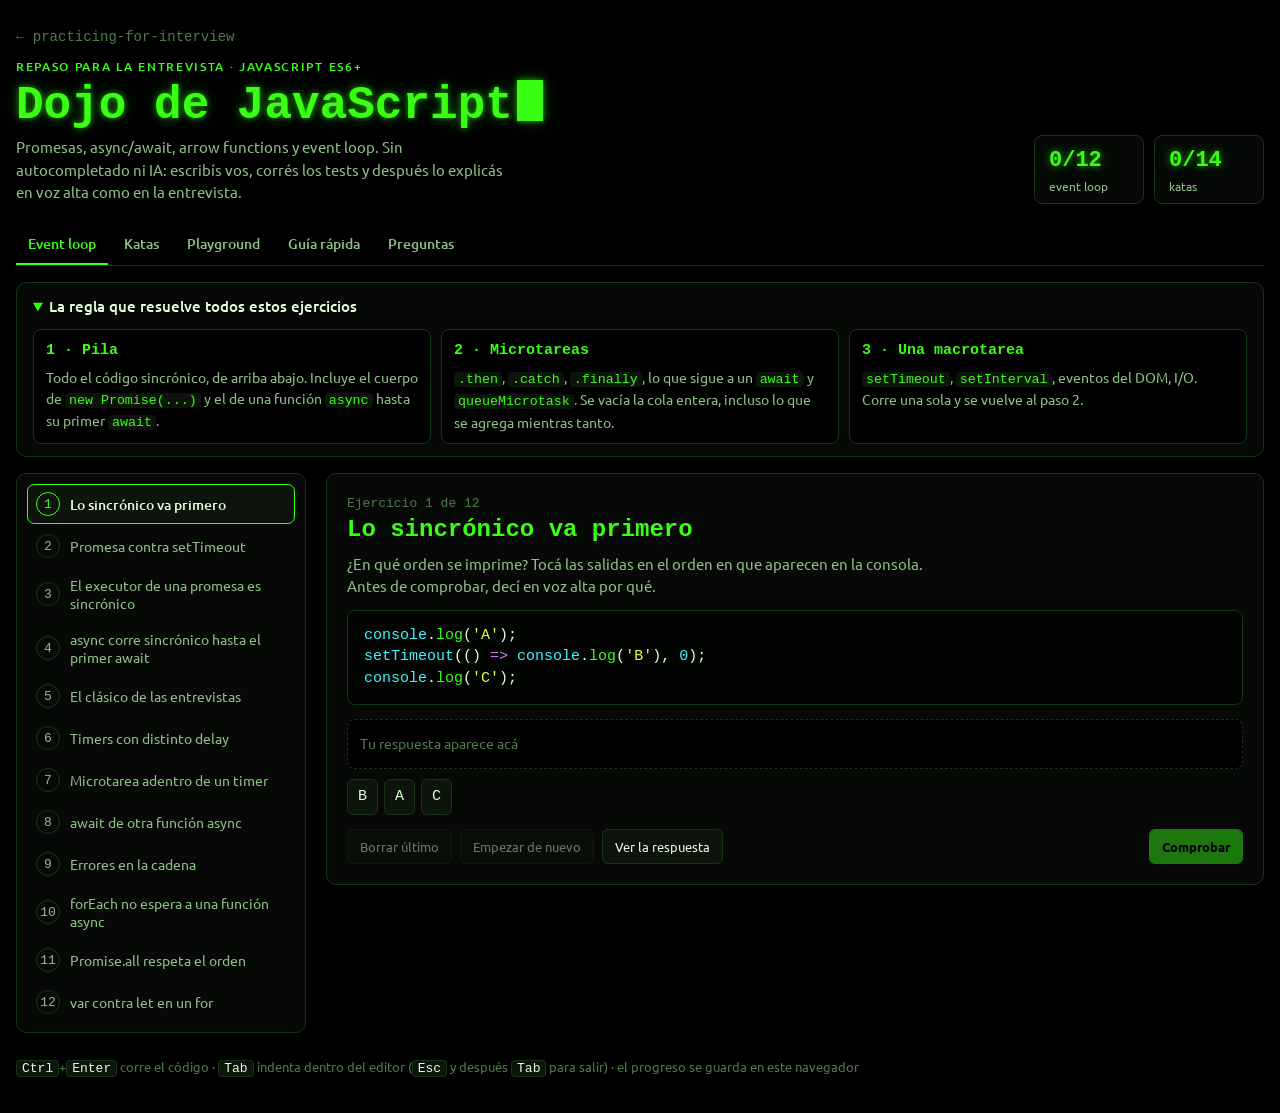
==== javascript/index.html @ db4d909e "feat(js): preguntas típicas de entrevista sobre asincronía y lenguaje" ====
<!doctype html>
<html lang="es">
<head>
  <meta charset="utf-8">
  <meta name="viewport" content="width=device-width, initial-scale=1, viewport-fit=cover">
  <title>Dojo de JavaScript</title>
  <meta name="description" content="Ejercicios de event loop, katas con tests y guía rápida para repasar JavaScript ES6+: promesas, async/await y arrow functions.">
  <meta name="theme-color" content="#000000">
  <link rel="icon" href="../assets/favicon.svg" type="image/svg+xml">
  <link rel="preconnect" href="https://fonts.googleapis.com">
  <link rel="preconnect" href="https://fonts.gstatic.com" crossorigin>
  <link rel="stylesheet" href="https://fonts.googleapis.com/css2?family=Ubuntu:wght@400;500;700&family=Ubuntu+Mono:wght@400;700&display=swap">
  <link rel="stylesheet" href="css/styles.css">
</head>
<body>
<div class="wrap">
  <header class="top">
    <div>
      <a class="back" href="../">← practicing-for-interview</a>
      <p class="eyebrow">Repaso para la entrevista · JavaScript ES6+</p>
      <h1>Dojo de JavaScript<span class="cur" aria-hidden="true"></span></h1>
      <p class="lede">Promesas, async/await, arrow functions y event loop. Sin autocompletado ni IA: escribís vos, corrés los tests y después lo explicás en voz alta como en la entrevista.</p>
    </div>
    <div class="stats">
      <div><strong id="st-loop">0/0</strong><span>event loop</span></div>
      <div><strong id="st-kata">0/0</strong><span>katas</span></div>
    </div>
  </header>

  <nav class="tabs" role="tablist" aria-label="Secciones">
    <button type="button" role="tab" data-tab="loop" aria-selected="true">Event loop</button>
    <button type="button" role="tab" data-tab="kata" aria-selected="false">Katas</button>
    <button type="button" role="tab" data-tab="play" aria-selected="false">Playground</button>
    <button type="button" role="tab" data-tab="guia" aria-selected="false">Guía rápida</button>
    <button type="button" role="tab" data-tab="pre" aria-selected="false">Preguntas</button>
  </nav>

  <main>
    <section id="tab-loop" class="pane" aria-label="Event loop">
      <details class="rule" open>
        <summary>La regla que resuelve todos estos ejercicios</summary>
        <div class="flow">
          <div class="q"><b>1 · Pila</b><span>Todo el código sincrónico, de arriba abajo. Incluye el cuerpo de <code>new Promise(...)</code> y el de una función <code>async</code> hasta su primer <code>await</code>.</span></div>
          <div class="q"><b>2 · Microtareas</b><span><code>.then</code>, <code>.catch</code>, <code>.finally</code>, lo que sigue a un <code>await</code> y <code>queueMicrotask</code>. Se vacía la cola entera, incluso lo que se agrega mientras tanto.</span></div>
          <div class="q"><b>3 · Una macrotarea</b><span><code>setTimeout</code>, <code>setInterval</code>, eventos del DOM, I/O. Corre una sola y se vuelve al paso 2.</span></div>
        </div>
      </details>
      <div class="lay">
        <ol class="list" id="loop-list" aria-label="Ejercicios de event loop"></ol>
        <article class="card" id="loop-main" aria-live="polite"></article>
      </div>
    </section>

    <section id="tab-kata" class="pane" aria-label="Katas" hidden>
      <div class="lay">
        <ol class="list" id="kata-list" aria-label="Katas"></ol>
        <article class="card" id="kata-main"></article>
      </div>
    </section>

    <section id="tab-play" class="pane" aria-label="Playground" hidden></section>

    <section id="tab-guia" class="pane cheat" aria-label="Guía rápida" hidden>
      <article>
        <h3>Variables</h3>
<pre data-hl>
const PI = 3.14;   // no se reasigna (usala por defecto)
let total = 0;     // se puede reasignar
total += 10;
// var: scope de función y hoisting. No se usa más.
</pre>
        <p><code>const</code> no hace inmutable al objeto: <code>const u = {}; u.nombre = 'Leo'</code> es válido. Lo que no podés es reasignar <code>u</code>.</p>
      </article>

      <article>
        <h3>Arrow functions</h3>
<pre data-hl>
const doble = (n) => n * 2;            // return implícito
const sumar = (a, b) => {              // con llaves: return explícito
  return a + b;
};
const crear = (nombre) => ({ nombre }); // objeto: entre paréntesis
</pre>
        <p>No tienen <code>this</code> propio ni <code>arguments</code>, y no se usan con <code>new</code>.</p>
      </article>

      <article>
        <h3>Strings, defaults, rest y spread</h3>
<pre data-hl>
const saludo = `Hola, ${nombre}!`;        // template literal
const f = (nombre = 'invitado') => nombre; // parámetro por defecto
const sumarTodo = (...nums) => nums.reduce((a, n) => a + n, 0); // rest
const copia = [...lista, 4];              // spread de array
const nuevo = { ...usuario, edad: 31 };   // spread de objeto
</pre>
      </article>

      <article>
        <h3>Destructuring</h3>
<pre data-hl>
const { nombre, edad = 0 } = usuario;     // con valor por defecto
const { address: { city } } = usuario;    // anidado
const [primero, , tercero] = lista;       // saltea el segundo
const [valor, setValor] = useState(0);    // así se usa en React
const presentar = ({ nombre }) => nombre; // en parámetros
</pre>
      </article>

      <article>
        <h3>Arrays</h3>
<pre data-hl>
lista.map((x) => x * 2);          // transforma: array nuevo
lista.filter((x) => x > 0);       // filtra: array nuevo
lista.reduce((acc, x) => acc + x, 0); // acumula en un valor
lista.find((x) => x.id === 3);    // el primero o undefined
lista.some((x) => x.activo);      // ¿alguno cumple?
lista.every((x) => x.activo);     // ¿todos cumplen?
lista.includes(3);                // ¿está?
</pre>
        <p>Ninguno de estos modifica el array original. <code>sort</code>, <code>push</code> y <code>splice</code> sí lo modifican.</p>
      </article>

      <article>
        <h3>Objetos</h3>
<pre data-hl>
const u = { nombre, edad };          // shorthand
u?.direccion?.ciudad;                // optional chaining: undefined si falta
const limite = config.limite ?? 10;  // ?? solo reemplaza null/undefined
Object.keys(u);    // [ 'nombre', 'edad' ]
Object.entries(u); // [ [ 'nombre', 'Leo' ], [ 'edad', 30 ] ]
</pre>
        <p><code>??</code> contra <code>||</code>: con <code>0</code> o <code>''</code>, <code>||</code> usa el valor por defecto y <code>??</code> no.</p>
      </article>

      <article>
        <h3>Promesas</h3>
<pre data-hl>
const p = new Promise((resolve, reject) => {
  // el executor corre en el acto
  ok ? resolve(valor) : reject(new Error('falló'));
});

p.then((v) => console.log(v))
  .catch((e) => console.error(e.message))
  .finally(() => console.log('siempre'));
</pre>
        <p>Estados: pendiente → cumplida o rechazada. Una vez asentada, no cambia más.</p>
      </article>

      <article>
        <h3>Combinar promesas</h3>
<pre data-hl>
await Promise.all([a, b]);        // todas, o falla con la primera que rechace
await Promise.allSettled([a, b]); // todas, con { status, value | reason }
await Promise.race([a, b]);       // la primera que se asiente
await Promise.any([a, b]);        // la primera que se cumpla
</pre>
      </article>

      <article>
        <h3>async / await</h3>
<pre data-hl>
async function cargar(id) {
  try {
    const usuario = await api.getUser(id); // pausa esta función, no el programa
    return usuario.name;                   // resuelve la promesa
  } catch (error) {
    throw new Error('No se pudo cargar');  // rechaza la promesa
  }
}

// Secuencial (uno espera al otro) contra paralelo
const a = await pedir(1); const b = await pedir(2);
const [c, d] = await Promise.all([pedir(1), pedir(2)]);
</pre>
      </article>

      <article>
        <h3>fetch</h3>
<pre data-hl>
const res = await fetch('/api/turnos', {
  method: 'POST',
  headers: { 'Content-Type': 'application/json' },
  body: JSON.stringify({ fecha: '2026-09-28' })
});
if (!res.ok) throw new Error('HTTP ' + res.status); // 404 y 500 no rechazan
const data = await res.json();
</pre>
      </article>

      <article>
        <h3>Módulos</h3>
<pre data-hl>
// api.js
export const getTurnos = () => fetch('/api/turnos');
export default function App() {}

// main.js
import App, { getTurnos } from './api.js';
</pre>
        <p>ES modules (<code>import</code>/<code>export</code>) son el estándar. En Node viejo vas a ver CommonJS: <code>require</code> y <code>module.exports</code>.</p>
      </article>

      <article>
        <h3>Event loop en una línea</h3>
<pre data-hl>
// 1. código sincrónico (incluye executor de Promise y async hasta el await)
// 2. todas las microtareas (then, catch, finally, await)
// 3. una macrotarea (setTimeout, eventos) y vuelta al 2
</pre>
        <p>JavaScript tiene un solo hilo: lo asincrónico no corre "en paralelo", se encola y espera su turno.</p>
      </article>
    </section>

    <section id="tab-pre" class="pane qa" aria-label="Preguntas" hidden>
      <h3>Asincronía</h3>
      <details><summary>¿Qué es una promesa?</summary><p>Un objeto que representa un valor que todavía no está: el resultado de una operación asincrónica. Tiene tres estados: pendiente, cumplida (<code>fulfilled</code>) o rechazada (<code>rejected</code>). Una vez que se asienta, no cambia más. Con <code>.then</code> recibo el valor, con <code>.catch</code> el error y <code>.finally</code> corre siempre.</p></details>
      <details><summary>¿Por qué existen las promesas si ya había callbacks?</summary><p>Con callbacks, cada paso asincrónico anidaba otro nivel (el "callback hell") y el manejo de errores se repetía en cada uno. Las promesas se encadenan de forma plana, un solo <code>.catch</code> atrapa errores de toda la cadena, y se pueden combinar con <code>Promise.all</code>.</p></details>
      <details><summary>¿Qué hacen async y await?</summary><p><code>async</code> hace que una función siempre devuelva una promesa. <code>await</code> pausa esa función hasta que la promesa se asienta y devuelve su valor; si se rechaza, tira el error en esa línea y lo atrapo con <code>try/catch</code>. Es azúcar sintáctica sobre promesas: se lee como código sincrónico.</p></details>
      <details><summary>¿await bloquea el programa?</summary><p>No. Pausa solamente la función <code>async</code> donde está. El resto del programa sigue: el event loop atiende otros eventos, timers y respuestas mientras tanto. Por eso la interfaz no se congela.</p></details>
      <details><summary>¿Qué es el event loop?</summary><p>JavaScript corre en un solo hilo con una pila de llamadas. Las operaciones asincrónicas (timers, red, eventos) las resuelve el entorno (navegador o Node) y, cuando terminan, encolan su callback. El event loop espera a que la pila esté vacía, vacía la cola de microtareas y después toma una macrotarea, en ciclo.</p></details>
      <details><summary>¿Microtareas contra macrotareas?</summary><p>Microtareas: <code>.then</code>, <code>.catch</code>, <code>.finally</code>, lo que sigue a un <code>await</code> y <code>queueMicrotask</code>. Macrotareas: <code>setTimeout</code>, <code>setInterval</code>, eventos del DOM, I/O. Después de cada macrotarea se vacían todas las microtareas; por eso una promesa resuelta siempre sale antes que un <code>setTimeout(fn, 0)</code>.</p></details>
      <details><summary>¿Promise.all, allSettled, race o any?</summary><p><code>all</code>: espera todas y falla con la primera que rechace. <code>allSettled</code>: espera todas y te da el estado de cada una, sin fallar. <code>race</code>: se queda con la primera que se asiente, bien o mal (sirve para timeouts). <code>any</code>: la primera que se cumpla; falla solo si fallan todas.</p></details>
      <details><summary>¿Cómo hacés pedidos en paralelo y cuándo en serie?</summary><p>En paralelo: <code>await Promise.all(ids.map(id =&gt; api.get(id)))</code>, tarda lo que el más lento. En serie: <code>for...of</code> con <code>await</code> adentro, solo cuando un pedido depende del resultado del anterior. <code>forEach</code> con una función <code>async</code> no espera a nadie.</p></details>
      <details><summary>¿Por qué fetch no falla con un 404 o un 500?</summary><p>Porque para <code>fetch</code> el pedido salió bien: hubo respuesta. Solo rechaza por errores de red (sin conexión, DNS, CORS). Hay que revisar <code>res.ok</code> (status 200 a 299) y tirar el error a mano: <code>if (!res.ok) throw new Error('HTTP ' + res.status)</code>.</p></details>

      <h3>Lenguaje</h3>
      <details><summary>¿var, let o const?</summary><p><code>const</code> por defecto, <code>let</code> si la variable se reasigna, <code>var</code> nunca. <code>var</code> tiene scope de función y se "eleva" (hoisting) con valor <code>undefined</code>. <code>let</code> y <code>const</code> tienen scope de bloque y, antes de su declaración, están en la "zona muerta temporal": usarlas tira <code>ReferenceError</code>.</p></details>
      <details><summary>¿Arrow function contra function?</summary><p>La arrow es más corta, tiene return implícito y, sobre todo, no tiene <code>this</code> propio: usa el del lugar donde se escribió. Tampoco tiene <code>arguments</code> ni se puede usar con <code>new</code>. Para métodos de objeto que usan <code>this</code>, conviene la sintaxis de método o <code>function</code>.</p></details>
      <details><summary>¿Qué es un closure?</summary><p>Una función que recuerda las variables del scope donde se creó, aunque ese scope ya haya terminado. Sirve para datos privados (un contador que nadie puede tocar desde afuera) y es la base de cómo los hooks de React recuerdan valores entre renders.</p>
<pre data-hl>
function crearContador() {
  let cuenta = 0;
  return () => ++cuenta;
}
</pre></details>
      <details><summary>¿== contra ===?</summary><p><code>===</code> compara valor y tipo, sin conversiones. <code>==</code> convierte tipos antes de comparar (<code>'1' == 1</code> es <code>true</code>). Uso siempre <code>===</code>; la única excepción aceptada es <code>x == null</code> para cubrir <code>null</code> y <code>undefined</code> juntos.</p></details>
      <details><summary>¿null contra undefined?</summary><p><code>undefined</code>: algo que no se asignó (variable sin valor, propiedad que no existe, función sin <code>return</code>). <code>null</code>: "vacío" puesto a propósito por el programador. <code>??</code> y <code>?.</code> tratan a los dos igual.</p></details>
      <details><summary>¿map contra forEach?</summary><p><code>map</code> devuelve un array nuevo con cada elemento transformado. <code>forEach</code> no devuelve nada; es para efectos (loguear, guardar). Si no vas a usar el array resultante, <code>forEach</code>; si sí, <code>map</code>. En React se usa <code>map</code> para renderizar listas.</p></details>
      <details><summary>¿Copia superficial contra copia profunda?</summary><p><code>{ ...obj }</code> y <code>[...arr]</code> copian solo el primer nivel: los objetos anidados siguen siendo compartidos. Para una copia profunda: <code>structuredClone(obj)</code>. Es clave en React: el estado no se muta, se reemplaza por una copia nueva.</p></details>
      <details><summary>¿Qué es JSON y cómo se usa?</summary><p>Un formato de texto para intercambiar datos, basado en la sintaxis de objetos de JavaScript pero más estricto: claves con comillas dobles, sin funciones, sin <code>undefined</code>, sin comas finales. <code>JSON.stringify(obj)</code> pasa de objeto a texto y <code>JSON.parse(texto)</code> de texto a objeto.</p></details>
      <details><summary>¿Qué trajo ES6 (ES2015)?</summary><p><code>let</code>/<code>const</code>, arrow functions, template literals, destructuring, parámetros por defecto, rest/spread, clases, módulos (<code>import</code>/<code>export</code>), promesas, <code>Map</code>/<code>Set</code>. Después llegaron <code>async/await</code> (ES2017), <code>?.</code> y <code>??</code> (ES2020).</p></details>
    </section>
  </main>

  <footer><kbd>Ctrl</kbd>+<kbd>Enter</kbd> corre el código · <kbd>Tab</kbd> indenta dentro del editor (<kbd>Esc</kbd> y después <kbd>Tab</kbd> para salir) · el progreso se guarda en este navegador</footer>
</div>

<script src="js/state.js" defer></script>
<script src="js/highlight.js" defer></script>
<script src="js/runner.js" defer></script>
<script src="js/editor.js" defer></script>
<script src="js/loop.js" defer></script>
<script src="js/katas.js" defer></script>
<script src="js/play.js" defer></script>
<script src="js/main.js" defer></script>
</body>
</html>
---- javascript/css/styles.css ----
/* ==========================================================
   Dojo de JavaScript · mismo tema negro + verde flúor que el de Linux
   ========================================================== */
:root {
  color-scheme: dark;
  --bg: #000000;
  --panel: #060906;
  --panel2: #0c140c;
  --line: #163516;
  --term: #020402;
  --text: #e4ffdc;
  --muted: #8fbf88;
  --faint: #4f7a4a;
  --neon: #39ff14;
  --neon-dim: #39ff1426;
  --neon-glow: 0 0 6px #39ff1499, 0 0 18px #39ff1440;
  --cyan: #3df5ff;
  --red: #ff3b5c;
  --red-dim: #ff3b5c1f;
  --yellow: #e8ff3a;
  --magenta: #d77bff;
  --mono: "Ubuntu Mono", ui-monospace, "SFMono-Regular", Menlo, Consolas, monospace;
  --sans: "Ubuntu", system-ui, -apple-system, "Segoe UI", Roboto, sans-serif;
}

* { box-sizing: border-box; }
html, body { margin: 0; background: var(--bg); }
body {
  color: var(--text);
  font-family: var(--sans);
  font-size: 15px;
  line-height: 1.5;
  -webkit-text-size-adjust: 100%;
}
::selection { background: var(--neon); color: #000; }

.wrap {
  max-width: 1280px;
  margin: 0 auto;
  padding-inline: 16px;
  padding-block: calc(env(safe-area-inset-top, 0px) + 24px) calc(env(safe-area-inset-bottom, 0px) + 40px);
}

/* ---------- header ---------- */
.top { display: flex; flex-wrap: wrap; gap: 16px; align-items: flex-end; justify-content: space-between; margin-bottom: 20px; }
.back { display: inline-block; margin-bottom: 10px; color: var(--faint); font-family: var(--mono); font-size: 14px; text-decoration: none; }
.back:hover { color: var(--neon); }
.eyebrow { margin: 0; color: var(--neon); font-size: 12px; letter-spacing: .14em; text-transform: uppercase; font-weight: 500; }
h1 {
  margin: 4px 0 6px;
  font-family: var(--mono);
  font-weight: 700;
  font-size: clamp(30px, 5vw, 46px);
  line-height: 1.05;
  color: var(--neon);
  text-shadow: var(--neon-glow);
  text-wrap: balance;
}
h1 .cur { display: inline-block; width: .55em; height: .9em; background: var(--neon); box-shadow: var(--neon-glow); vertical-align: -.08em; margin-left: .1em; animation: blink 1.1s steps(1) infinite; }
@keyframes blink { 50% { opacity: 0; } }
.lede { margin: 0; color: var(--muted); max-width: 62ch; }

.stats { display: flex; gap: 10px; }
.stats div { display: flex; flex-direction: column; min-width: 110px; padding: 8px 14px; background: var(--panel); border: 1px solid var(--line); border-radius: 8px; }
.stats strong { font-family: var(--mono); font-size: 22px; color: var(--neon); text-shadow: var(--neon-glow); font-variant-numeric: tabular-nums; }
.stats span { color: var(--muted); font-size: 12px; }

/* ---------- botones ---------- */
button {
  font-family: inherit; font-size: 13px; cursor: pointer;
  color: var(--text); background: var(--panel2);
  border: 1px solid var(--line); border-radius: 6px; padding: 8px 12px;
  transition: border-color .15s, color .15s, box-shadow .15s;
}
button:hover { border-color: var(--neon); color: var(--neon); }
button:disabled { opacity: .45; cursor: not-allowed; }
button:disabled:hover { border-color: var(--line); color: var(--text); }
button.primary { background: var(--neon); border-color: var(--neon); color: #000; font-weight: 700; }
button.primary:hover { color: #000; box-shadow: var(--neon-glow); }
button.primary:disabled:hover { border-color: var(--neon); color: #000; box-shadow: none; }
button:focus-visible, textarea:focus-visible, a:focus-visible, summary:focus-visible { outline: 2px solid var(--neon); outline-offset: 2px; }

/* ---------- pestañas ---------- */
.tabs { display: flex; gap: 4px; margin-bottom: 16px; border-bottom: 1px solid var(--line); overflow-x: auto; scrollbar-width: none; }
.tabs button { flex: none; background: transparent; border: 0; border-bottom: 2px solid transparent; border-radius: 0; padding: 10px 12px; color: var(--muted); font-size: 14px; font-weight: 500; }
.tabs button[aria-selected="true"] { color: var(--neon); border-bottom-color: var(--neon); }
.pane[hidden] { display: none; }

/* ---------- regla del event loop ---------- */
.rule { margin-bottom: 16px; padding: 12px 16px; background: var(--panel); border: 1px solid var(--line); border-radius: 10px; }
.rule summary { cursor: pointer; font-weight: 500; }
.rule summary::marker { color: var(--neon); }
.flow { display: grid; grid-template-columns: repeat(3, minmax(0, 1fr)); gap: 10px; margin-top: 12px; }
.q { display: flex; flex-direction: column; gap: 4px; padding: 10px 12px; background: #000; border: 1px solid var(--line); border-radius: 8px; color: var(--muted); font-size: 14px; }
.q b { color: var(--neon); font-family: var(--mono); font-size: 15px; }

/* ---------- lista lateral + tarjeta ---------- */
.lay { display: grid; grid-template-columns: 290px minmax(0, 1fr); gap: 20px; align-items: start; }
.list { position: sticky; top: calc(env(safe-area-inset-top, 0px) + 12px); list-style: none; margin: 0; padding: 10px; display: flex; flex-direction: column; gap: 2px; background: var(--panel); border: 1px solid var(--line); border-radius: 10px; }
.list button { display: flex; align-items: center; gap: 10px; width: 100%; text-align: left; background: transparent; border: 1px solid transparent; padding: 7px 8px; border-radius: 7px; color: var(--muted); font-size: 14px; }
.list button:hover { background: var(--panel2); color: var(--text); }
.list .n { flex: none; width: 24px; height: 24px; border-radius: 50%; display: grid; place-items: center; font-family: var(--mono); font-size: 13px; border: 1px solid var(--line); font-variant-numeric: tabular-nums; }
.list .done .n { background: var(--neon); border-color: var(--neon); color: #000; font-weight: 700; }
.list .cur button { background: var(--panel2); border-color: var(--neon); color: var(--text); font-weight: 500; }
.list .cur .n { border-color: var(--neon); color: var(--neon); }
.list .done.cur .n { color: #000; }

.card { min-width: 0; padding: 20px; background: var(--panel); border: 1px solid var(--line); border-radius: 10px; }
.kicker { margin: 0; color: var(--faint); font-family: var(--mono); font-size: 13px; }
.card h2 { margin: 2px 0 8px; font-family: var(--mono); font-size: 24px; line-height: 1.2; color: var(--neon); }
.card h3 { margin: 22px 0 8px; font-size: 12px; letter-spacing: .12em; text-transform: uppercase; color: var(--neon); font-weight: 500; }
.desc { margin: 0 0 12px; color: var(--muted); max-width: 72ch; }
.desc p { margin: 0 0 8px; }
.desc ul { margin: 0 0 8px; padding-left: 20px; }
code { font-family: var(--mono); color: var(--neon); }
.desc code, .q code, .why code, .tip code, .qa code, .cheat p code { background: var(--panel2); padding: 0 4px; border-radius: 4px; font-size: .95em; }
.row { display: flex; flex-wrap: wrap; gap: 8px; margin-top: 14px; }
.row .push { margin-left: auto; }

/* ---------- código resaltado ---------- */
pre.code { margin: 0; padding: 14px 16px; overflow-x: auto; background: var(--term); border: 1px solid var(--line); border-radius: 8px; font-family: var(--mono); font-size: 15px; line-height: 1.45; color: var(--text); tab-size: 2; }
.h-kw { color: var(--magenta); }
.h-str { color: var(--yellow); }
.h-num { color: var(--cyan); }
.h-fn { color: var(--neon); }
.h-bi { color: var(--cyan); }
.h-com { color: var(--faint); font-style: italic; }

/* ---------- consola ---------- */
.console { margin-top: 10px; max-height: 360px; overflow: auto; padding: 10px 14px; background: var(--term); border: 1px solid var(--line); border-radius: 8px; font-family: var(--mono); font-size: 15px; line-height: 1.45; }
.console div { white-space: pre-wrap; overflow-wrap: anywhere; }
.console div::before { content: "› "; color: var(--faint); }
.console .warn { color: var(--yellow); }
.console .error { color: var(--red); }
.console .dim { color: var(--faint); }
.console .dim::before { content: ""; }

/* ---------- respuesta del event loop ---------- */
.answer { display: flex; flex-wrap: wrap; align-items: center; gap: 6px; min-height: 50px; margin-top: 14px; padding: 8px; background: #000; border: 1px dashed var(--line); border-radius: 8px; }
.answer .ph { padding: 0 4px; color: var(--faint); font-size: 14px; }
.chip { padding: 6px 10px; font-family: var(--mono); font-size: 15px; }
.answer .chip { border-color: var(--neon); color: var(--neon); cursor: default; }
.answer .chip i { margin-right: 6px; font-style: normal; font-size: 12px; color: var(--faint); }
.chips { display: flex; flex-wrap: wrap; gap: 6px; min-height: 36px; margin-top: 10px; }

.res { margin-top: 16px; padding: 12px 14px; border: 1px solid; border-radius: 8px; font-weight: 500; }
.res.ok { border-color: var(--neon); background: var(--neon-dim); color: var(--neon); }
.res.bad { border-color: var(--red); background: var(--red-dim); color: var(--red); }
.res p { margin: 6px 0 0; color: var(--text); font-weight: 400; }
ol.why { margin: 0; padding-left: 22px; color: var(--muted); }
ol.why li { margin-bottom: 6px; }
.tip { margin-top: 14px; padding: 12px 14px; background: #000; border: 1px dashed var(--line); border-radius: 8px; color: var(--muted); font-size: 14px; }
.tip strong { color: var(--text); }
.tip p { margin: 6px 0 0; }

/* ---------- editor y tests ---------- */
.ed {
  display: block; width: 100%; min-height: 300px; resize: vertical;
  padding: 14px 16px; background: var(--term); color: var(--text);
  border: 1px solid var(--line); border-radius: 8px;
  font-family: var(--mono); font-size: 16px; line-height: 1.45; tab-size: 2;
  white-space: pre; overflow: auto; caret-color: var(--neon);
}
.ed:focus { border-color: var(--neon); outline: none; box-shadow: 0 0 0 1px var(--neon), 0 0 24px -10px #39ff1488; }
.tests { list-style: none; margin: 0; padding: 0; display: flex; flex-direction: column; gap: 6px; }
.tests li { display: flex; gap: 10px; align-items: flex-start; padding: 8px 10px; background: #000; border: 1px solid var(--line); border-radius: 7px; }
.tests .mk { flex: none; width: 20px; font-family: var(--mono); font-weight: 700; text-align: center; }
.tests .ok .mk { color: var(--neon); }
.tests .bad { border-color: #ff3b5c55; }
.tests .bad .mk { color: var(--red); }
.tests small { display: block; margin-top: 2px; color: var(--muted); font-family: var(--mono); font-size: 13px; overflow-wrap: anywhere; }
.running { color: var(--muted); font-family: var(--mono); }

/* ---------- playground ---------- */
.play { display: grid; grid-template-columns: minmax(0, 1fr) minmax(0, 1fr); gap: 20px; align-items: start; }
.play .ed { min-height: 420px; }
.play .console { margin-top: 0; min-height: 120px; max-height: 520px; }
.play .note { margin-top: 12px; font-size: 14px; }
.play select { font: inherit; font-size: 13px; color: var(--text); background: var(--panel2); border: 1px solid var(--line); border-radius: 6px; padding: 7px 8px; }

/* ---------- chuleta ---------- */
.cheat { display: grid; grid-template-columns: repeat(auto-fill, minmax(min(340px, 100%), 1fr)); gap: 14px; }
.cheat article { min-width: 0; padding: 16px; background: var(--panel); border: 1px solid var(--line); border-radius: 10px; }
.cheat h3 { margin: 0 0 10px; font-size: 12px; letter-spacing: .12em; text-transform: uppercase; color: var(--neon); font-weight: 500; }
.cheat pre.code { font-size: 14px; padding: 12px; }
.cheat p { margin: 8px 0 0; color: var(--muted); font-size: 14px; }

/* ---------- preguntas ---------- */
.qa { max-width: 860px; }
.qa h3 { margin: 22px 0 6px; font-size: 12px; letter-spacing: .12em; text-transform: uppercase; color: var(--neon); font-weight: 500; }
.qa h3:first-child { margin-top: 0; }
.qa details { padding: 10px 0; border-bottom: 1px solid var(--line); }
.qa summary { cursor: pointer; font-weight: 500; }
.qa summary::marker { color: var(--neon); }
.qa details p { margin: 8px 0 4px; color: var(--muted); font-size: 14px; }
.qa pre.code { margin-top: 8px; font-size: 14px; }

footer { margin-top: 24px; color: var(--faint); font-size: 13px; }
footer kbd { font-family: var(--mono); background: var(--panel2); border: 1px solid var(--line); border-radius: 4px; padding: 0 5px; color: var(--text); }

/* ---------- responsive ---------- */
@media (max-width: 960px) {
  .lay, .play { grid-template-columns: minmax(0, 1fr); }
  .list { position: static; flex-direction: row; flex-wrap: wrap; gap: 6px; padding: 8px; }
  .list button { width: auto; padding: 2px; }
  .list .t { display: none; }
  .list .n { width: 34px; height: 34px; font-size: 14px; }
  .list .cur button { background: transparent; border-color: transparent; }
  .list .cur .n { border-width: 2px; box-shadow: 0 0 10px #39ff1488; }
  .play .ed { min-height: 320px; }
}
@media (max-width: 700px) {
  .flow { grid-template-columns: minmax(0, 1fr); }
}
@media (max-width: 560px) {
  .top { align-items: stretch; }
  .stats { width: 100%; }
  .stats div { flex: 1; min-width: 0; }
  .card { padding: 16px 12px; }
  .card h2 { font-size: 20px; }
  pre.code, .console { padding: 12px; font-size: 14px; }
  .ed { padding: 12px; font-size: 16px; } /* 16px evita el zoom automático en iOS */
  .row button { flex: 1 1 auto; }
  .row .push { margin-left: 0; }
  .tabs button { padding-inline: 10px; }
}
@media (prefers-reduced-motion: reduce) {
  h1 .cur { animation: none; }
  button { transition: none; }
}
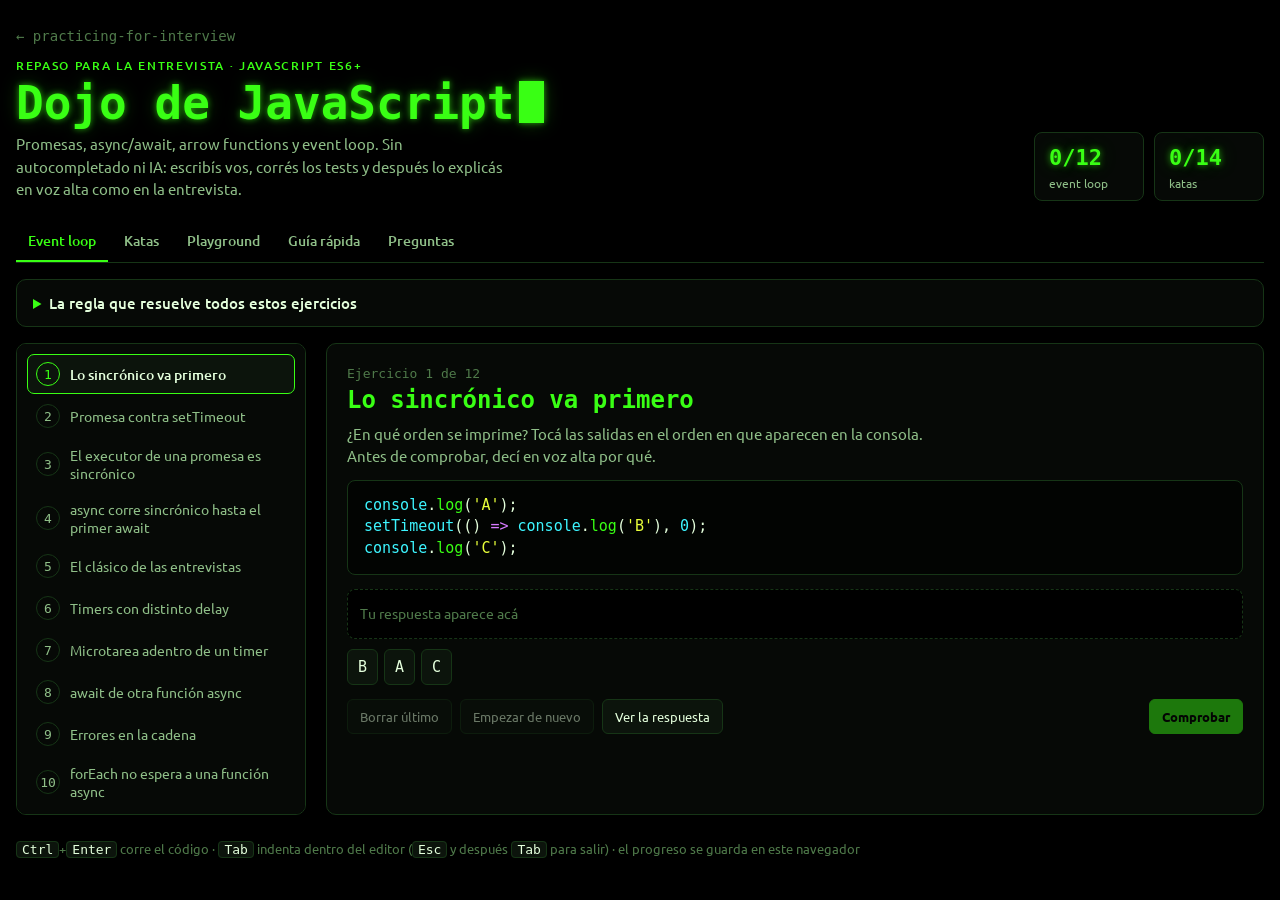
==== commit 6ca7e0e1: "style(js): paneles con scroll propio y playground con el editor más ancho" ====
--- a/javascript/index.html
+++ b/javascript/index.html
@@ -37,7 +37,7 @@
 
   <main>
     <section id="tab-loop" class="pane" aria-label="Event loop">
-      <details class="rule" open>
+      <details class="rule">
         <summary>La regla que resuelve todos estos ejercicios</summary>
         <div class="flow">
           <div class="q"><b>1 · Pila</b><span>Todo el código sincrónico, de arriba abajo. Incluye el cuerpo de <code>new Promise(...)</code> y el de una función <code>async</code> hasta su primer <code>await</code>.</span></div>
--- a/javascript/css/styles.css
+++ b/javascript/css/styles.css
@@ -21,6 +21,7 @@
   --magenta: #d77bff;
   --mono: "Ubuntu Mono", ui-monospace, "SFMono-Regular", Menlo, Consolas, monospace;
   --sans: "Ubuntu", system-ui, -apple-system, "Segoe UI", Roboto, sans-serif;
+  --pane-h: clamp(440px, calc(100dvh - 140px), 900px); /* alto de los paneles con scroll propio */
 }
 
 * { box-sizing: border-box; }
@@ -95,8 +96,10 @@
 .q b { color: var(--neon); font-family: var(--mono); font-size: 15px; }
 
 /* ---------- lista lateral + tarjeta ---------- */
-.lay { display: grid; grid-template-columns: 290px minmax(0, 1fr); gap: 20px; align-items: start; }
-.list { position: sticky; top: calc(env(safe-area-inset-top, 0px) + 12px); list-style: none; margin: 0; padding: 10px; display: flex; flex-direction: column; gap: 2px; background: var(--panel); border: 1px solid var(--line); border-radius: 10px; }
+/* Lista y tarjeta tienen alto fijo y scrollean por dentro, como la consola del Dojo de Linux */
+.lay { display: grid; grid-template-columns: 290px minmax(0, 1fr); gap: 20px; height: var(--pane-h); }
+.list, .card { min-height: 0; overflow-y: auto; overscroll-behavior: contain; scrollbar-color: var(--line) transparent; }
+.list { position: relative; list-style: none; margin: 0; padding: 10px; display: flex; flex-direction: column; gap: 2px; background: var(--panel); border: 1px solid var(--line); border-radius: 10px; }
 .list button { display: flex; align-items: center; gap: 10px; width: 100%; text-align: left; background: transparent; border: 1px solid transparent; padding: 7px 8px; border-radius: 7px; color: var(--muted); font-size: 14px; }
 .list button:hover { background: var(--panel2); color: var(--text); }
 .list .n { flex: none; width: 24px; height: 24px; border-radius: 50%; display: grid; place-items: center; font-family: var(--mono); font-size: 13px; border: 1px solid var(--line); font-variant-numeric: tabular-nums; }
@@ -105,7 +108,7 @@
 .list .cur .n { border-color: var(--neon); color: var(--neon); }
 .list .done.cur .n { color: #000; }
 
-.card { min-width: 0; padding: 20px; background: var(--panel); border: 1px solid var(--line); border-radius: 10px; }
+.card { position: relative; min-width: 0; padding: 20px; background: var(--panel); border: 1px solid var(--line); border-radius: 10px; }
 .kicker { margin: 0; color: var(--faint); font-family: var(--mono); font-size: 13px; }
 .card h2 { margin: 2px 0 8px; font-family: var(--mono); font-size: 24px; line-height: 1.2; color: var(--neon); }
 .card h3 { margin: 22px 0 8px; font-size: 12px; letter-spacing: .12em; text-transform: uppercase; color: var(--neon); font-weight: 500; }
@@ -172,14 +175,15 @@
 .running { color: var(--muted); font-family: var(--mono); }
 
 /* ---------- playground ---------- */
-.play { display: grid; grid-template-columns: minmax(0, 1fr) minmax(0, 1fr); gap: 20px; align-items: start; }
-.play .ed { min-height: 420px; }
-.play .console { margin-top: 0; min-height: 120px; max-height: 520px; }
+.play { display: grid; grid-template-columns: minmax(0, 1.8fr) minmax(0, 1fr); gap: 20px; height: var(--pane-h); }
+.play > div { display: flex; flex-direction: column; min-height: 0; }
+.play .ed { flex: 1; min-height: 0; resize: none; }
+.play .console { flex: 1; margin-top: 0; max-height: none; }
 .play .note { margin-top: 12px; font-size: 14px; }
 .play select { font: inherit; font-size: 13px; color: var(--text); background: var(--panel2); border: 1px solid var(--line); border-radius: 6px; padding: 7px 8px; }
 
-/* ---------- chuleta ---------- */
-.cheat { display: grid; grid-template-columns: repeat(auto-fill, minmax(min(340px, 100%), 1fr)); gap: 14px; }
+/* ---------- guía rápida ---------- */
+.cheat { display: grid; grid-template-columns: repeat(auto-fill, minmax(min(460px, 100%), 1fr)); gap: 14px; }
 .cheat article { min-width: 0; padding: 16px; background: var(--panel); border: 1px solid var(--line); border-radius: 10px; }
 .cheat h3 { margin: 0 0 10px; font-size: 12px; letter-spacing: .12em; text-transform: uppercase; color: var(--neon); font-weight: 500; }
 .cheat pre.code { font-size: 14px; padding: 12px; }
@@ -201,13 +205,16 @@
 /* ---------- responsive ---------- */
 @media (max-width: 960px) {
   .lay, .play { grid-template-columns: minmax(0, 1fr); }
-  .list { position: static; flex-direction: row; flex-wrap: wrap; gap: 6px; padding: 8px; }
+  .lay { grid-template-rows: auto minmax(0, 1fr); }
+  .list { flex-direction: row; overflow: visible; flex-wrap: wrap; gap: 6px; padding: 8px; }
   .list button { width: auto; padding: 2px; }
   .list .t { display: none; }
   .list .n { width: 34px; height: 34px; font-size: 14px; }
   .list .cur button { background: transparent; border-color: transparent; }
   .list .cur .n { border-width: 2px; box-shadow: 0 0 10px #39ff1488; }
-  .play .ed { min-height: 320px; }
+  .play { height: auto; }
+  .play .ed { flex: none; height: 55dvh; min-height: 320px; }
+  .play .console { flex: none; height: 40dvh; min-height: 200px; }
 }
 @media (max-width: 700px) {
   .flow { grid-template-columns: minmax(0, 1fr); }
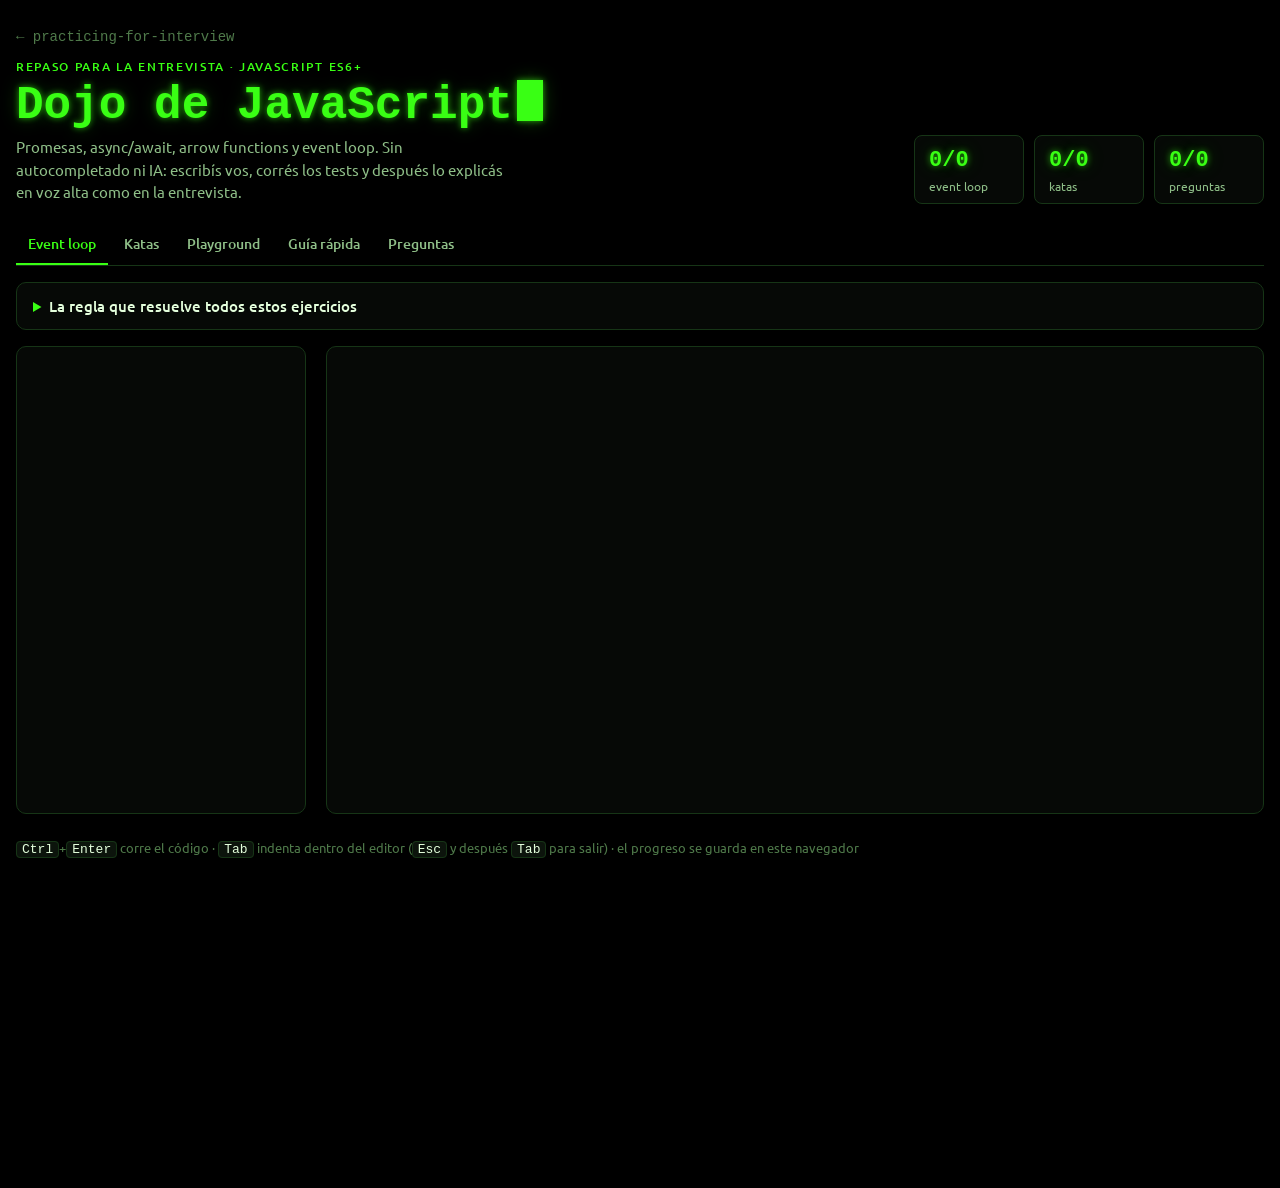
==== commit c99e7b85: "feat(js): preguntas como tarjetas: respondés en voz alta, después ves la respuesta corta, la explica" ====
--- a/javascript/index.html
+++ b/javascript/index.html
@@ -24,6 +24,7 @@
     <div class="stats">
       <div><strong id="st-loop">0/0</strong><span>event loop</span></div>
       <div><strong id="st-kata">0/0</strong><span>katas</span></div>
+      <div><strong id="st-q">0/0</strong><span>preguntas</span></div>
     </div>
   </header>
 
@@ -60,186 +61,18 @@
 
     <section id="tab-play" class="pane" aria-label="Playground" hidden></section>
 
-    <section id="tab-guia" class="pane cheat" aria-label="Guía rápida" hidden>
-      <article>
-        <h3>Variables</h3>
-<pre data-hl>
-const PI = 3.14;   // no se reasigna (usala por defecto)
-let total = 0;     // se puede reasignar
-total += 10;
-// var: scope de función y hoisting. No se usa más.
-</pre>
-        <p><code>const</code> no hace inmutable al objeto: <code>const u = {}; u.nombre = 'Leo'</code> es válido. Lo que no podés es reasignar <code>u</code>.</p>
-      </article>
-
-      <article>
-        <h3>Arrow functions</h3>
-<pre data-hl>
-const doble = (n) => n * 2;            // return implícito
-const sumar = (a, b) => {              // con llaves: return explícito
-  return a + b;
-};
-const crear = (nombre) => ({ nombre }); // objeto: entre paréntesis
-</pre>
-        <p>No tienen <code>this</code> propio ni <code>arguments</code>, y no se usan con <code>new</code>.</p>
-      </article>
-
-      <article>
-        <h3>Strings, defaults, rest y spread</h3>
-<pre data-hl>
-const saludo = `Hola, ${nombre}!`;        // template literal
-const f = (nombre = 'invitado') => nombre; // parámetro por defecto
-const sumarTodo = (...nums) => nums.reduce((a, n) => a + n, 0); // rest
-const copia = [...lista, 4];              // spread de array
-const nuevo = { ...usuario, edad: 31 };   // spread de objeto
-</pre>
-      </article>
-
-      <article>
-        <h3>Destructuring</h3>
-<pre data-hl>
-const { nombre, edad = 0 } = usuario;     // con valor por defecto
-const { address: { city } } = usuario;    // anidado
-const [primero, , tercero] = lista;       // saltea el segundo
-const [valor, setValor] = useState(0);    // así se usa en React
-const presentar = ({ nombre }) => nombre; // en parámetros
-</pre>
-      </article>
-
-      <article>
-        <h3>Arrays</h3>
-<pre data-hl>
-lista.map((x) => x * 2);          // transforma: array nuevo
-lista.filter((x) => x > 0);       // filtra: array nuevo
-lista.reduce((acc, x) => acc + x, 0); // acumula en un valor
-lista.find((x) => x.id === 3);    // el primero o undefined
-lista.some((x) => x.activo);      // ¿alguno cumple?
-lista.every((x) => x.activo);     // ¿todos cumplen?
-lista.includes(3);                // ¿está?
-</pre>
-        <p>Ninguno de estos modifica el array original. <code>sort</code>, <code>push</code> y <code>splice</code> sí lo modifican.</p>
-      </article>
-
-      <article>
-        <h3>Objetos</h3>
-<pre data-hl>
-const u = { nombre, edad };          // shorthand
-u?.direccion?.ciudad;                // optional chaining: undefined si falta
-const limite = config.limite ?? 10;  // ?? solo reemplaza null/undefined
-Object.keys(u);    // [ 'nombre', 'edad' ]
-Object.entries(u); // [ [ 'nombre', 'Leo' ], [ 'edad', 30 ] ]
-</pre>
-        <p><code>??</code> contra <code>||</code>: con <code>0</code> o <code>''</code>, <code>||</code> usa el valor por defecto y <code>??</code> no.</p>
-      </article>
-
-      <article>
-        <h3>Promesas</h3>
-<pre data-hl>
-const p = new Promise((resolve, reject) => {
-  // el executor corre en el acto
-  ok ? resolve(valor) : reject(new Error('falló'));
-});
-
-p.then((v) => console.log(v))
-  .catch((e) => console.error(e.message))
-  .finally(() => console.log('siempre'));
-</pre>
-        <p>Estados: pendiente → cumplida o rechazada. Una vez asentada, no cambia más.</p>
-      </article>
-
-      <article>
-        <h3>Combinar promesas</h3>
-<pre data-hl>
-await Promise.all([a, b]);        // todas, o falla con la primera que rechace
-await Promise.allSettled([a, b]); // todas, con { status, value | reason }
-await Promise.race([a, b]);       // la primera que se asiente
-await Promise.any([a, b]);        // la primera que se cumpla
-</pre>
-      </article>
-
-      <article>
-        <h3>async / await</h3>
-<pre data-hl>
-async function cargar(id) {
-  try {
-    const usuario = await api.getUser(id); // pausa esta función, no el programa
-    return usuario.name;                   // resuelve la promesa
-  } catch (error) {
-    throw new Error('No se pudo cargar');  // rechaza la promesa
-  }
-}
-
-// Secuencial (uno espera al otro) contra paralelo
-const a = await pedir(1); const b = await pedir(2);
-const [c, d] = await Promise.all([pedir(1), pedir(2)]);
-</pre>
-      </article>
-
-      <article>
-        <h3>fetch</h3>
-<pre data-hl>
-const res = await fetch('/api/turnos', {
-  method: 'POST',
-  headers: { 'Content-Type': 'application/json' },
-  body: JSON.stringify({ fecha: '2026-09-28' })
-});
-if (!res.ok) throw new Error('HTTP ' + res.status); // 404 y 500 no rechazan
-const data = await res.json();
-</pre>
-      </article>
-
-      <article>
-        <h3>Módulos</h3>
-<pre data-hl>
-// api.js
-export const getTurnos = () => fetch('/api/turnos');
-export default function App() {}
-
-// main.js
-import App, { getTurnos } from './api.js';
-</pre>
-        <p>ES modules (<code>import</code>/<code>export</code>) son el estándar. En Node viejo vas a ver CommonJS: <code>require</code> y <code>module.exports</code>.</p>
-      </article>
-
-      <article>
-        <h3>Event loop en una línea</h3>
-<pre data-hl>
-// 1. código sincrónico (incluye executor de Promise y async hasta el await)
-// 2. todas las microtareas (then, catch, finally, await)
-// 3. una macrotarea (setTimeout, eventos) y vuelta al 2
-</pre>
-        <p>JavaScript tiene un solo hilo: lo asincrónico no corre "en paralelo", se encola y espera su turno.</p>
-      </article>
+    <section id="tab-guia" class="pane" aria-label="Guía rápida" hidden>
+      <div class="lay">
+        <ol class="list" id="guide-list" aria-label="Temas de la guía"></ol>
+        <article class="card" id="guide-main" aria-live="polite"></article>
+      </div>
     </section>
 
-    <section id="tab-pre" class="pane qa" aria-label="Preguntas" hidden>
-      <h3>Asincronía</h3>
-      <details><summary>¿Qué es una promesa?</summary><p>Un objeto que representa un valor que todavía no está: el resultado de una operación asincrónica. Tiene tres estados: pendiente, cumplida (<code>fulfilled</code>) o rechazada (<code>rejected</code>). Una vez que se asienta, no cambia más. Con <code>.then</code> recibo el valor, con <code>.catch</code> el error y <code>.finally</code> corre siempre.</p></details>
-      <details><summary>¿Por qué existen las promesas si ya había callbacks?</summary><p>Con callbacks, cada paso asincrónico anidaba otro nivel (el "callback hell") y el manejo de errores se repetía en cada uno. Las promesas se encadenan de forma plana, un solo <code>.catch</code> atrapa errores de toda la cadena, y se pueden combinar con <code>Promise.all</code>.</p></details>
-      <details><summary>¿Qué hacen async y await?</summary><p><code>async</code> hace que una función siempre devuelva una promesa. <code>await</code> pausa esa función hasta que la promesa se asienta y devuelve su valor; si se rechaza, tira el error en esa línea y lo atrapo con <code>try/catch</code>. Es azúcar sintáctica sobre promesas: se lee como código sincrónico.</p></details>
-      <details><summary>¿await bloquea el programa?</summary><p>No. Pausa solamente la función <code>async</code> donde está. El resto del programa sigue: el event loop atiende otros eventos, timers y respuestas mientras tanto. Por eso la interfaz no se congela.</p></details>
-      <details><summary>¿Qué es el event loop?</summary><p>JavaScript corre en un solo hilo con una pila de llamadas. Las operaciones asincrónicas (timers, red, eventos) las resuelve el entorno (navegador o Node) y, cuando terminan, encolan su callback. El event loop espera a que la pila esté vacía, vacía la cola de microtareas y después toma una macrotarea, en ciclo.</p></details>
-      <details><summary>¿Microtareas contra macrotareas?</summary><p>Microtareas: <code>.then</code>, <code>.catch</code>, <code>.finally</code>, lo que sigue a un <code>await</code> y <code>queueMicrotask</code>. Macrotareas: <code>setTimeout</code>, <code>setInterval</code>, eventos del DOM, I/O. Después de cada macrotarea se vacían todas las microtareas; por eso una promesa resuelta siempre sale antes que un <code>setTimeout(fn, 0)</code>.</p></details>
-      <details><summary>¿Promise.all, allSettled, race o any?</summary><p><code>all</code>: espera todas y falla con la primera que rechace. <code>allSettled</code>: espera todas y te da el estado de cada una, sin fallar. <code>race</code>: se queda con la primera que se asiente, bien o mal (sirve para timeouts). <code>any</code>: la primera que se cumpla; falla solo si fallan todas.</p></details>
-      <details><summary>¿Cómo hacés pedidos en paralelo y cuándo en serie?</summary><p>En paralelo: <code>await Promise.all(ids.map(id =&gt; api.get(id)))</code>, tarda lo que el más lento. En serie: <code>for...of</code> con <code>await</code> adentro, solo cuando un pedido depende del resultado del anterior. <code>forEach</code> con una función <code>async</code> no espera a nadie.</p></details>
-      <details><summary>¿Por qué fetch no falla con un 404 o un 500?</summary><p>Porque para <code>fetch</code> el pedido salió bien: hubo respuesta. Solo rechaza por errores de red (sin conexión, DNS, CORS). Hay que revisar <code>res.ok</code> (status 200 a 299) y tirar el error a mano: <code>if (!res.ok) throw new Error('HTTP ' + res.status)</code>.</p></details>
-
-      <h3>Lenguaje</h3>
-      <details><summary>¿var, let o const?</summary><p><code>const</code> por defecto, <code>let</code> si la variable se reasigna, <code>var</code> nunca. <code>var</code> tiene scope de función y se "eleva" (hoisting) con valor <code>undefined</code>. <code>let</code> y <code>const</code> tienen scope de bloque y, antes de su declaración, están en la "zona muerta temporal": usarlas tira <code>ReferenceError</code>.</p></details>
-      <details><summary>¿Arrow function contra function?</summary><p>La arrow es más corta, tiene return implícito y, sobre todo, no tiene <code>this</code> propio: usa el del lugar donde se escribió. Tampoco tiene <code>arguments</code> ni se puede usar con <code>new</code>. Para métodos de objeto que usan <code>this</code>, conviene la sintaxis de método o <code>function</code>.</p></details>
-      <details><summary>¿Qué es un closure?</summary><p>Una función que recuerda las variables del scope donde se creó, aunque ese scope ya haya terminado. Sirve para datos privados (un contador que nadie puede tocar desde afuera) y es la base de cómo los hooks de React recuerdan valores entre renders.</p>
-<pre data-hl>
-function crearContador() {
-  let cuenta = 0;
-  return () => ++cuenta;
-}
-</pre></details>
-      <details><summary>¿== contra ===?</summary><p><code>===</code> compara valor y tipo, sin conversiones. <code>==</code> convierte tipos antes de comparar (<code>'1' == 1</code> es <code>true</code>). Uso siempre <code>===</code>; la única excepción aceptada es <code>x == null</code> para cubrir <code>null</code> y <code>undefined</code> juntos.</p></details>
-      <details><summary>¿null contra undefined?</summary><p><code>undefined</code>: algo que no se asignó (variable sin valor, propiedad que no existe, función sin <code>return</code>). <code>null</code>: "vacío" puesto a propósito por el programador. <code>??</code> y <code>?.</code> tratan a los dos igual.</p></details>
-      <details><summary>¿map contra forEach?</summary><p><code>map</code> devuelve un array nuevo con cada elemento transformado. <code>forEach</code> no devuelve nada; es para efectos (loguear, guardar). Si no vas a usar el array resultante, <code>forEach</code>; si sí, <code>map</code>. En React se usa <code>map</code> para renderizar listas.</p></details>
-      <details><summary>¿Copia superficial contra copia profunda?</summary><p><code>{ ...obj }</code> y <code>[...arr]</code> copian solo el primer nivel: los objetos anidados siguen siendo compartidos. Para una copia profunda: <code>structuredClone(obj)</code>. Es clave en React: el estado no se muta, se reemplaza por una copia nueva.</p></details>
-      <details><summary>¿Qué es JSON y cómo se usa?</summary><p>Un formato de texto para intercambiar datos, basado en la sintaxis de objetos de JavaScript pero más estricto: claves con comillas dobles, sin funciones, sin <code>undefined</code>, sin comas finales. <code>JSON.stringify(obj)</code> pasa de objeto a texto y <code>JSON.parse(texto)</code> de texto a objeto.</p></details>
-      <details><summary>¿Qué trajo ES6 (ES2015)?</summary><p><code>let</code>/<code>const</code>, arrow functions, template literals, destructuring, parámetros por defecto, rest/spread, clases, módulos (<code>import</code>/<code>export</code>), promesas, <code>Map</code>/<code>Set</code>. Después llegaron <code>async/await</code> (ES2017), <code>?.</code> y <code>??</code> (ES2020).</p></details>
+    <section id="tab-pre" class="pane" aria-label="Preguntas" hidden>
+      <div class="lay">
+        <ol class="list" id="q-list" aria-label="Preguntas de entrevista"></ol>
+        <article class="card" id="q-main" aria-live="polite"></article>
+      </div>
     </section>
   </main>
 
@@ -253,6 +86,8 @@
 <script src="js/loop.js" defer></script>
 <script src="js/katas.js" defer></script>
 <script src="js/play.js" defer></script>
+<script src="js/guide.js" defer></script>
+<script src="js/questions.js" defer></script>
 <script src="js/main.js" defer></script>
 </body>
 </html>
--- a/javascript/css/styles.css
+++ b/javascript/css/styles.css
@@ -116,7 +116,7 @@
 .desc p { margin: 0 0 8px; }
 .desc ul { margin: 0 0 8px; padding-left: 20px; }
 code { font-family: var(--mono); color: var(--neon); }
-.desc code, .q code, .why code, .tip code, .qa code, .cheat p code { background: var(--panel2); padding: 0 4px; border-radius: 4px; font-size: .95em; }
+.desc code, .q code, .why code, .tip code, .notes code { background: var(--panel2); padding: 0 4px; border-radius: 4px; font-size: .95em; }
 .row { display: flex; flex-wrap: wrap; gap: 8px; margin-top: 14px; }
 .row .push { margin-left: auto; }
 
@@ -183,21 +183,13 @@
 .play select { font: inherit; font-size: 13px; color: var(--text); background: var(--panel2); border: 1px solid var(--line); border-radius: 6px; padding: 7px 8px; }
 
 /* ---------- guía rápida ---------- */
-.cheat { display: grid; grid-template-columns: repeat(auto-fill, minmax(min(460px, 100%), 1fr)); gap: 14px; }
-.cheat article { min-width: 0; padding: 16px; background: var(--panel); border: 1px solid var(--line); border-radius: 10px; }
-.cheat h3 { margin: 0 0 10px; font-size: 12px; letter-spacing: .12em; text-transform: uppercase; color: var(--neon); font-weight: 500; }
-.cheat pre.code { font-size: 14px; padding: 12px; }
-.cheat p { margin: 8px 0 0; color: var(--muted); font-size: 14px; }
+ul.notes { margin: 0; padding-left: 20px; color: var(--muted); }
+ul.notes li { margin-bottom: 6px; }
+ul.notes li::marker { color: var(--neon); }
 
 /* ---------- preguntas ---------- */
-.qa { max-width: 860px; }
-.qa h3 { margin: 22px 0 6px; font-size: 12px; letter-spacing: .12em; text-transform: uppercase; color: var(--neon); font-weight: 500; }
-.qa h3:first-child { margin-top: 0; }
-.qa details { padding: 10px 0; border-bottom: 1px solid var(--line); }
-.qa summary { cursor: pointer; font-weight: 500; }
-.qa summary::marker { color: var(--neon); }
-.qa details p { margin: 8px 0 4px; color: var(--muted); font-size: 14px; }
-.qa pre.code { margin-top: 8px; font-size: 14px; }
+.say { padding: 12px 14px; background: var(--neon-dim); border: 1px solid var(--neon); border-radius: 8px; font-size: 16px; }
+.say code { background: #000; padding: 0 4px; border-radius: 4px; }
 
 footer { margin-top: 24px; color: var(--faint); font-size: 13px; }
 footer kbd { font-family: var(--mono); background: var(--panel2); border: 1px solid var(--line); border-radius: 4px; padding: 0 5px; color: var(--text); }
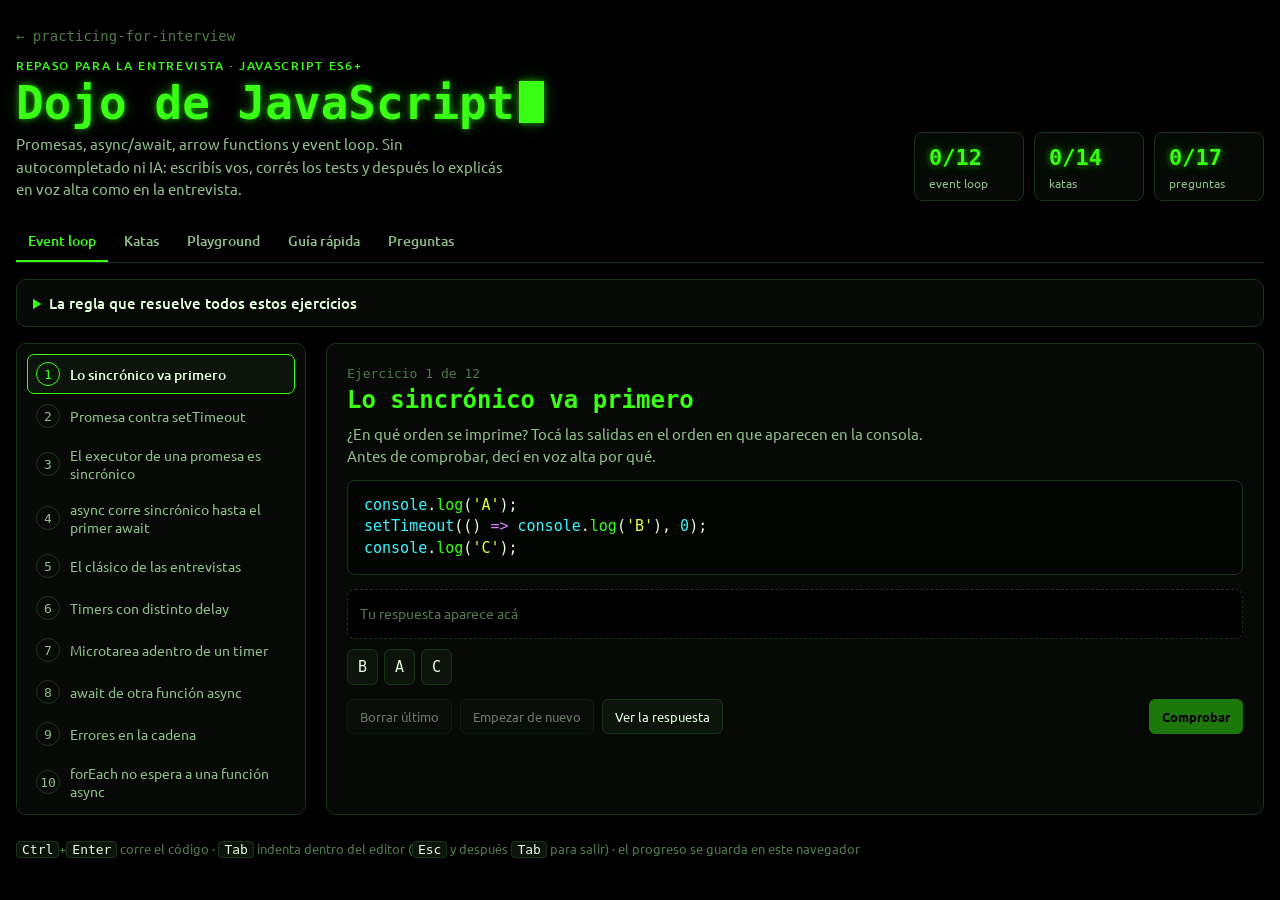
==== commit 894b04d9: "refactor: mover estilos, editor, runner, resaltado y helpers del DOM a assets para compartirlos entr" ====
--- a/javascript/index.html
+++ b/javascript/index.html
@@ -10,7 +10,7 @@
   <link rel="preconnect" href="https://fonts.googleapis.com">
   <link rel="preconnect" href="https://fonts.gstatic.com" crossorigin>
   <link rel="stylesheet" href="https://fonts.googleapis.com/css2?family=Ubuntu:wght@400;500;700&family=Ubuntu+Mono:wght@400;700&display=swap">
-  <link rel="stylesheet" href="css/styles.css">
+  <link rel="stylesheet" href="../assets/dojo.css">
 </head>
 <body>
 <div class="wrap">
@@ -79,10 +79,11 @@
   <footer><kbd>Ctrl</kbd>+<kbd>Enter</kbd> corre el código · <kbd>Tab</kbd> indenta dentro del editor (<kbd>Esc</kbd> y después <kbd>Tab</kbd> para salir) · el progreso se guarda en este navegador</footer>
 </div>
 
+<script src="../assets/js/dom.js" defer></script>
 <script src="js/state.js" defer></script>
-<script src="js/highlight.js" defer></script>
-<script src="js/runner.js" defer></script>
-<script src="js/editor.js" defer></script>
+<script src="../assets/js/highlight.js" defer></script>
+<script src="../assets/js/runner.js" defer></script>
+<script src="../assets/js/editor.js" defer></script>
 <script src="js/loop.js" defer></script>
 <script src="js/katas.js" defer></script>
 <script src="js/play.js" defer></script>
--- a/assets/dojo.css
+++ b/assets/dojo.css
@@ -0,0 +1,229 @@
+/* ==========================================================
+   Estilos compartidos de los dojos (JavaScript, React): tema negro + verde flúor
+   ========================================================== */
+:root {
+  color-scheme: dark;
+  --bg: #000000;
+  --panel: #060906;
+  --panel2: #0c140c;
+  --line: #163516;
+  --term: #020402;
+  --text: #e4ffdc;
+  --muted: #8fbf88;
+  --faint: #4f7a4a;
+  --neon: #39ff14;
+  --neon-dim: #39ff1426;
+  --neon-glow: 0 0 6px #39ff1499, 0 0 18px #39ff1440;
+  --cyan: #3df5ff;
+  --red: #ff3b5c;
+  --red-dim: #ff3b5c1f;
+  --yellow: #e8ff3a;
+  --magenta: #d77bff;
+  --mono: "Ubuntu Mono", ui-monospace, "SFMono-Regular", Menlo, Consolas, monospace;
+  --sans: "Ubuntu", system-ui, -apple-system, "Segoe UI", Roboto, sans-serif;
+  --pane-h: clamp(440px, calc(100dvh - 140px), 900px); /* alto de los paneles con scroll propio */
+}
+
+* { box-sizing: border-box; }
+html, body { margin: 0; background: var(--bg); }
+body {
+  color: var(--text);
+  font-family: var(--sans);
+  font-size: 15px;
+  line-height: 1.5;
+  -webkit-text-size-adjust: 100%;
+}
+::selection { background: var(--neon); color: #000; }
+
+.wrap {
+  max-width: 1280px;
+  margin: 0 auto;
+  padding-inline: 16px;
+  padding-block: calc(env(safe-area-inset-top, 0px) + 24px) calc(env(safe-area-inset-bottom, 0px) + 40px);
+}
+
+/* ---------- header ---------- */
+.top { display: flex; flex-wrap: wrap; gap: 16px; align-items: flex-end; justify-content: space-between; margin-bottom: 20px; }
+.back { display: inline-block; margin-bottom: 10px; color: var(--faint); font-family: var(--mono); font-size: 14px; text-decoration: none; }
+.back:hover { color: var(--neon); }
+.eyebrow { margin: 0; color: var(--neon); font-size: 12px; letter-spacing: .14em; text-transform: uppercase; font-weight: 500; }
+h1 {
+  margin: 4px 0 6px;
+  font-family: var(--mono);
+  font-weight: 700;
+  font-size: clamp(30px, 5vw, 46px);
+  line-height: 1.05;
+  color: var(--neon);
+  text-shadow: var(--neon-glow);
+  text-wrap: balance;
+}
+h1 .cur { display: inline-block; width: .55em; height: .9em; background: var(--neon); box-shadow: var(--neon-glow); vertical-align: -.08em; margin-left: .1em; animation: blink 1.1s steps(1) infinite; }
+@keyframes blink { 50% { opacity: 0; } }
+.lede { margin: 0; color: var(--muted); max-width: 62ch; }
+
+.stats { display: flex; gap: 10px; }
+.stats div { display: flex; flex-direction: column; min-width: 110px; padding: 8px 14px; background: var(--panel); border: 1px solid var(--line); border-radius: 8px; }
+.stats strong { font-family: var(--mono); font-size: 22px; color: var(--neon); text-shadow: var(--neon-glow); font-variant-numeric: tabular-nums; }
+.stats span { color: var(--muted); font-size: 12px; }
+
+/* ---------- botones ---------- */
+button {
+  font-family: inherit; font-size: 13px; cursor: pointer;
+  color: var(--text); background: var(--panel2);
+  border: 1px solid var(--line); border-radius: 6px; padding: 8px 12px;
+  transition: border-color .15s, color .15s, box-shadow .15s;
+}
+button:hover { border-color: var(--neon); color: var(--neon); }
+button:disabled { opacity: .45; cursor: not-allowed; }
+button:disabled:hover { border-color: var(--line); color: var(--text); }
+button.primary { background: var(--neon); border-color: var(--neon); color: #000; font-weight: 700; }
+button.primary:hover { color: #000; box-shadow: var(--neon-glow); }
+button.primary:disabled:hover { border-color: var(--neon); color: #000; box-shadow: none; }
+button:focus-visible, textarea:focus-visible, a:focus-visible, summary:focus-visible { outline: 2px solid var(--neon); outline-offset: 2px; }
+
+/* ---------- pestañas ---------- */
+.tabs { display: flex; gap: 4px; margin-bottom: 16px; border-bottom: 1px solid var(--line); overflow-x: auto; scrollbar-width: none; }
+.tabs button { flex: none; background: transparent; border: 0; border-bottom: 2px solid transparent; border-radius: 0; padding: 10px 12px; color: var(--muted); font-size: 14px; font-weight: 500; }
+.tabs button[aria-selected="true"] { color: var(--neon); border-bottom-color: var(--neon); }
+.pane[hidden] { display: none; }
+
+/* ---------- regla del event loop ---------- */
+.rule { margin-bottom: 16px; padding: 12px 16px; background: var(--panel); border: 1px solid var(--line); border-radius: 10px; }
+.rule summary { cursor: pointer; font-weight: 500; }
+.rule summary::marker { color: var(--neon); }
+.flow { display: grid; grid-template-columns: repeat(3, minmax(0, 1fr)); gap: 10px; margin-top: 12px; }
+.q { display: flex; flex-direction: column; gap: 4px; padding: 10px 12px; background: #000; border: 1px solid var(--line); border-radius: 8px; color: var(--muted); font-size: 14px; }
+.q b { color: var(--neon); font-family: var(--mono); font-size: 15px; }
+
+/* ---------- lista lateral + tarjeta ---------- */
+/* Lista y tarjeta tienen alto fijo y scrollean por dentro, como la consola del Dojo de Linux */
+.lay { display: grid; grid-template-columns: 290px minmax(0, 1fr); gap: 20px; height: var(--pane-h); }
+.list, .card { min-height: 0; overflow-y: auto; overscroll-behavior: contain; scrollbar-color: var(--line) transparent; }
+.list { position: relative; list-style: none; margin: 0; padding: 10px; display: flex; flex-direction: column; gap: 2px; background: var(--panel); border: 1px solid var(--line); border-radius: 10px; }
+.list button { display: flex; align-items: center; gap: 10px; width: 100%; text-align: left; background: transparent; border: 1px solid transparent; padding: 7px 8px; border-radius: 7px; color: var(--muted); font-size: 14px; }
+.list button:hover { background: var(--panel2); color: var(--text); }
+.list .n { flex: none; width: 24px; height: 24px; border-radius: 50%; display: grid; place-items: center; font-family: var(--mono); font-size: 13px; border: 1px solid var(--line); font-variant-numeric: tabular-nums; }
+.list .done .n { background: var(--neon); border-color: var(--neon); color: #000; font-weight: 700; }
+.list .cur button { background: var(--panel2); border-color: var(--neon); color: var(--text); font-weight: 500; }
+.list .cur .n { border-color: var(--neon); color: var(--neon); }
+.list .done.cur .n { color: #000; }
+
+.card { position: relative; min-width: 0; padding: 20px; background: var(--panel); border: 1px solid var(--line); border-radius: 10px; }
+.kicker { margin: 0; color: var(--faint); font-family: var(--mono); font-size: 13px; }
+.card h2 { margin: 2px 0 8px; font-family: var(--mono); font-size: 24px; line-height: 1.2; color: var(--neon); }
+.card h3 { margin: 22px 0 8px; font-size: 12px; letter-spacing: .12em; text-transform: uppercase; color: var(--neon); font-weight: 500; }
+.desc { margin: 0 0 12px; color: var(--muted); max-width: 72ch; }
+.desc p { margin: 0 0 8px; }
+.desc ul { margin: 0 0 8px; padding-left: 20px; }
+code { font-family: var(--mono); color: var(--neon); }
+.desc code, .q code, .why code, .tip code, .notes code { background: var(--panel2); padding: 0 4px; border-radius: 4px; font-size: .95em; }
+.row { display: flex; flex-wrap: wrap; gap: 8px; margin-top: 14px; }
+.row .push { margin-left: auto; }
+
+/* ---------- código resaltado ---------- */
+pre.code { margin: 0; padding: 14px 16px; overflow-x: auto; background: var(--term); border: 1px solid var(--line); border-radius: 8px; font-family: var(--mono); font-size: 15px; line-height: 1.45; color: var(--text); tab-size: 2; }
+.h-kw { color: var(--magenta); }
+.h-str { color: var(--yellow); }
+.h-num { color: var(--cyan); }
+.h-fn { color: var(--neon); }
+.h-bi { color: var(--cyan); }
+.h-com { color: var(--faint); font-style: italic; }
+
+/* ---------- consola ---------- */
+.console { margin-top: 10px; max-height: 360px; overflow: auto; padding: 10px 14px; background: var(--term); border: 1px solid var(--line); border-radius: 8px; font-family: var(--mono); font-size: 15px; line-height: 1.45; }
+.console div { white-space: pre-wrap; overflow-wrap: anywhere; }
+.console div::before { content: "› "; color: var(--faint); }
+.console .warn { color: var(--yellow); }
+.console .error { color: var(--red); }
+.console .dim { color: var(--faint); }
+.console .dim::before { content: ""; }
+
+/* ---------- respuesta del event loop ---------- */
+.answer { display: flex; flex-wrap: wrap; align-items: center; gap: 6px; min-height: 50px; margin-top: 14px; padding: 8px; background: #000; border: 1px dashed var(--line); border-radius: 8px; }
+.answer .ph { padding: 0 4px; color: var(--faint); font-size: 14px; }
+.chip { padding: 6px 10px; font-family: var(--mono); font-size: 15px; }
+.answer .chip { border-color: var(--neon); color: var(--neon); cursor: default; }
+.answer .chip i { margin-right: 6px; font-style: normal; font-size: 12px; color: var(--faint); }
+.chips { display: flex; flex-wrap: wrap; gap: 6px; min-height: 36px; margin-top: 10px; }
+
+.res { margin-top: 16px; padding: 12px 14px; border: 1px solid; border-radius: 8px; font-weight: 500; }
+.res.ok { border-color: var(--neon); background: var(--neon-dim); color: var(--neon); }
+.res.bad { border-color: var(--red); background: var(--red-dim); color: var(--red); }
+.res p { margin: 6px 0 0; color: var(--text); font-weight: 400; }
+ol.why { margin: 0; padding-left: 22px; color: var(--muted); }
+ol.why li { margin-bottom: 6px; }
+.tip { margin-top: 14px; padding: 12px 14px; background: #000; border: 1px dashed var(--line); border-radius: 8px; color: var(--muted); font-size: 14px; }
+.tip strong { color: var(--text); }
+.tip p { margin: 6px 0 0; }
+
+/* ---------- editor y tests ---------- */
+.ed {
+  display: block; width: 100%; min-height: 300px; resize: vertical;
+  padding: 14px 16px; background: var(--term); color: var(--text);
+  border: 1px solid var(--line); border-radius: 8px;
+  font-family: var(--mono); font-size: 16px; line-height: 1.45; tab-size: 2;
+  white-space: pre; overflow: auto; caret-color: var(--neon);
+}
+.ed:focus { border-color: var(--neon); outline: none; box-shadow: 0 0 0 1px var(--neon), 0 0 24px -10px #39ff1488; }
+.tests { list-style: none; margin: 0; padding: 0; display: flex; flex-direction: column; gap: 6px; }
+.tests li { display: flex; gap: 10px; align-items: flex-start; padding: 8px 10px; background: #000; border: 1px solid var(--line); border-radius: 7px; }
+.tests .mk { flex: none; width: 20px; font-family: var(--mono); font-weight: 700; text-align: center; }
+.tests .ok .mk { color: var(--neon); }
+.tests .bad { border-color: #ff3b5c55; }
+.tests .bad .mk { color: var(--red); }
+.tests small { display: block; margin-top: 2px; color: var(--muted); font-family: var(--mono); font-size: 13px; overflow-wrap: anywhere; }
+.running { color: var(--muted); font-family: var(--mono); }
+
+/* ---------- playground ---------- */
+.play { display: grid; grid-template-columns: minmax(0, 1.8fr) minmax(0, 1fr); gap: 20px; height: var(--pane-h); }
+.play > div { display: flex; flex-direction: column; min-height: 0; }
+.play .ed { flex: 1; min-height: 0; resize: none; }
+.play .console { flex: 1; margin-top: 0; max-height: none; }
+.play .note { margin-top: 12px; font-size: 14px; }
+.play select { font: inherit; font-size: 13px; color: var(--text); background: var(--panel2); border: 1px solid var(--line); border-radius: 6px; padding: 7px 8px; }
+
+/* ---------- guía rápida ---------- */
+ul.notes { margin: 0; padding-left: 20px; color: var(--muted); }
+ul.notes li { margin-bottom: 6px; }
+ul.notes li::marker { color: var(--neon); }
+
+/* ---------- preguntas ---------- */
+.say { padding: 12px 14px; background: var(--neon-dim); border: 1px solid var(--neon); border-radius: 8px; font-size: 16px; }
+.say code { background: #000; padding: 0 4px; border-radius: 4px; }
+
+footer { margin-top: 24px; color: var(--faint); font-size: 13px; }
+footer kbd { font-family: var(--mono); background: var(--panel2); border: 1px solid var(--line); border-radius: 4px; padding: 0 5px; color: var(--text); }
+
+/* ---------- responsive ---------- */
+@media (max-width: 960px) {
+  .lay, .play { grid-template-columns: minmax(0, 1fr); }
+  .lay { grid-template-rows: auto minmax(0, 1fr); }
+  .list { flex-direction: row; overflow: visible; flex-wrap: wrap; gap: 6px; padding: 8px; }
+  .list button { width: auto; padding: 2px; }
+  .list .t { display: none; }
+  .list .n { width: 34px; height: 34px; font-size: 14px; }
+  .list .cur button { background: transparent; border-color: transparent; }
+  .list .cur .n { border-width: 2px; box-shadow: 0 0 10px #39ff1488; }
+  .play { height: auto; }
+  .play .ed { flex: none; height: 55dvh; min-height: 320px; }
+  .play .console { flex: none; height: 40dvh; min-height: 200px; }
+}
+@media (max-width: 700px) {
+  .flow { grid-template-columns: minmax(0, 1fr); }
+}
+@media (max-width: 560px) {
+  .top { align-items: stretch; }
+  .stats { width: 100%; }
+  .stats div { flex: 1; min-width: 0; }
+  .card { padding: 16px 12px; }
+  .card h2 { font-size: 20px; }
+  pre.code, .console { padding: 12px; font-size: 14px; }
+  .ed { padding: 12px; font-size: 16px; } /* 16px evita el zoom automático en iOS */
+  .row button { flex: 1 1 auto; }
+  .row .push { margin-left: 0; }
+  .tabs button { padding-inline: 10px; }
+}
+@media (prefers-reduced-motion: reduce) {
+  h1 .cur { animation: none; }
+  button { transition: none; }
+}
